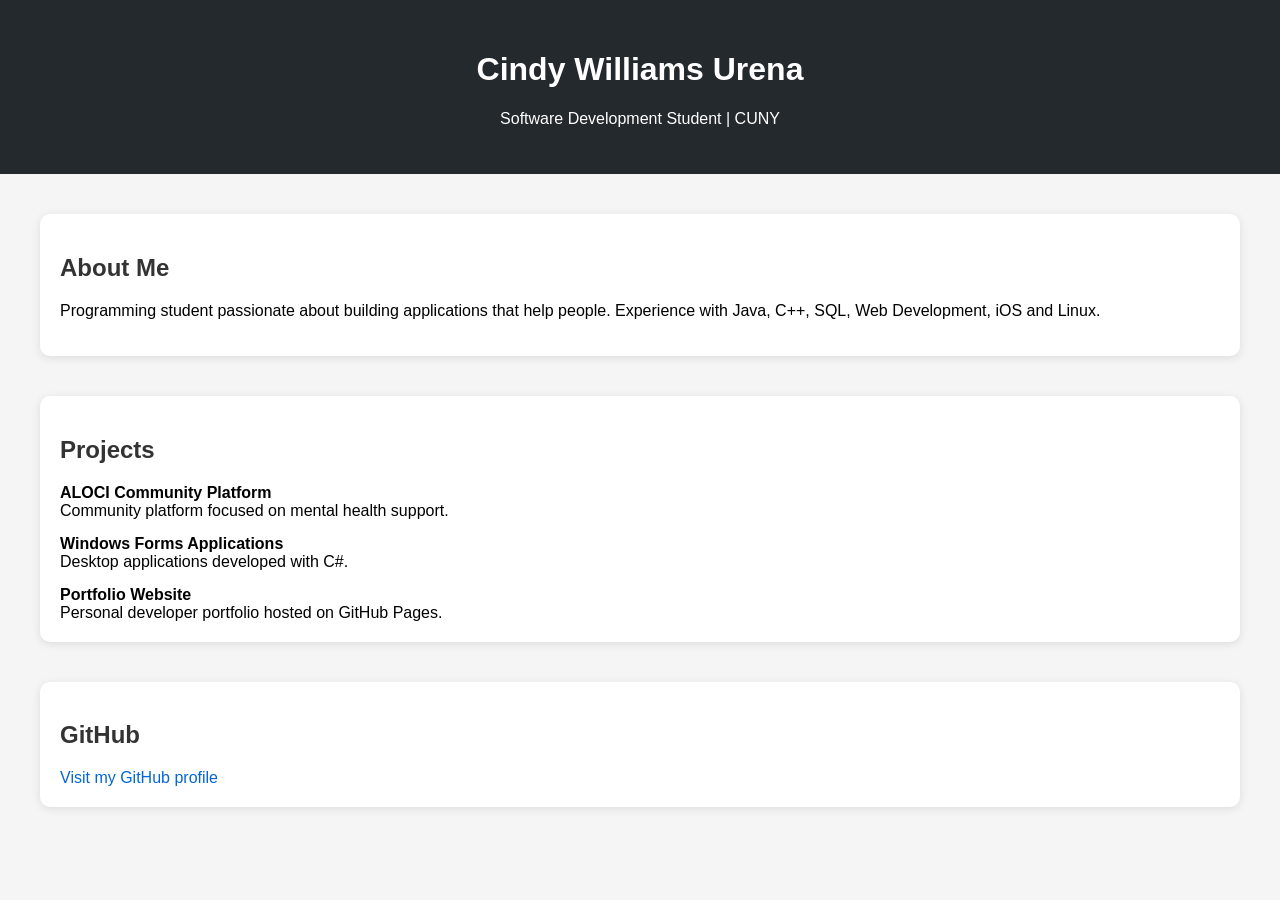
==== index.html @ de5e2b1c "Create index.html" ====
<!DOCTYPE html>
<html>
<head>
<title>Cindy Williams Urena - Portfolio</title>
<style>
body {
font-family: Arial;
margin:0;
background:#f5f5f5;
}

header{
background:#24292e;
color:white;
padding:30px;
text-align:center;
}

section{
margin:40px;
background:white;
padding:20px;
border-radius:10px;
box-shadow:0px 2px 10px rgba(0,0,0,0.1);
}

h2{
color:#333;
}

.project{
margin-top:15px;
}

a{
color:#0366d6;
text-decoration:none;
}
</style>
</head>

<body>

<header>
<h1>Cindy Williams Urena</h1>
<p>Software Development Student | CUNY</p>
</header>

<section>
<h2>About Me</h2>
<p>
Programming student passionate about building applications that help people.
Experience with Java, C++, SQL, Web Development, iOS and Linux.
</p>
</section>

<section>
<h2>Projects</h2>

<div class="project">
<b>ALOCI Community Platform</b><br>
Community platform focused on mental health support.
</div>

<div class="project">
<b>Windows Forms Applications</b><br>
Desktop applications developed with C#.
</div>

<div class="project">
<b>Portfolio Website</b><br>
Personal developer portfolio hosted on GitHub Pages.
</div>

</section>

<section>
<h2>GitHub</h2>
<a href="https://github.com/cindymwu29-prog">
Visit my GitHub profile
</a>
</section>

</body>
</html>
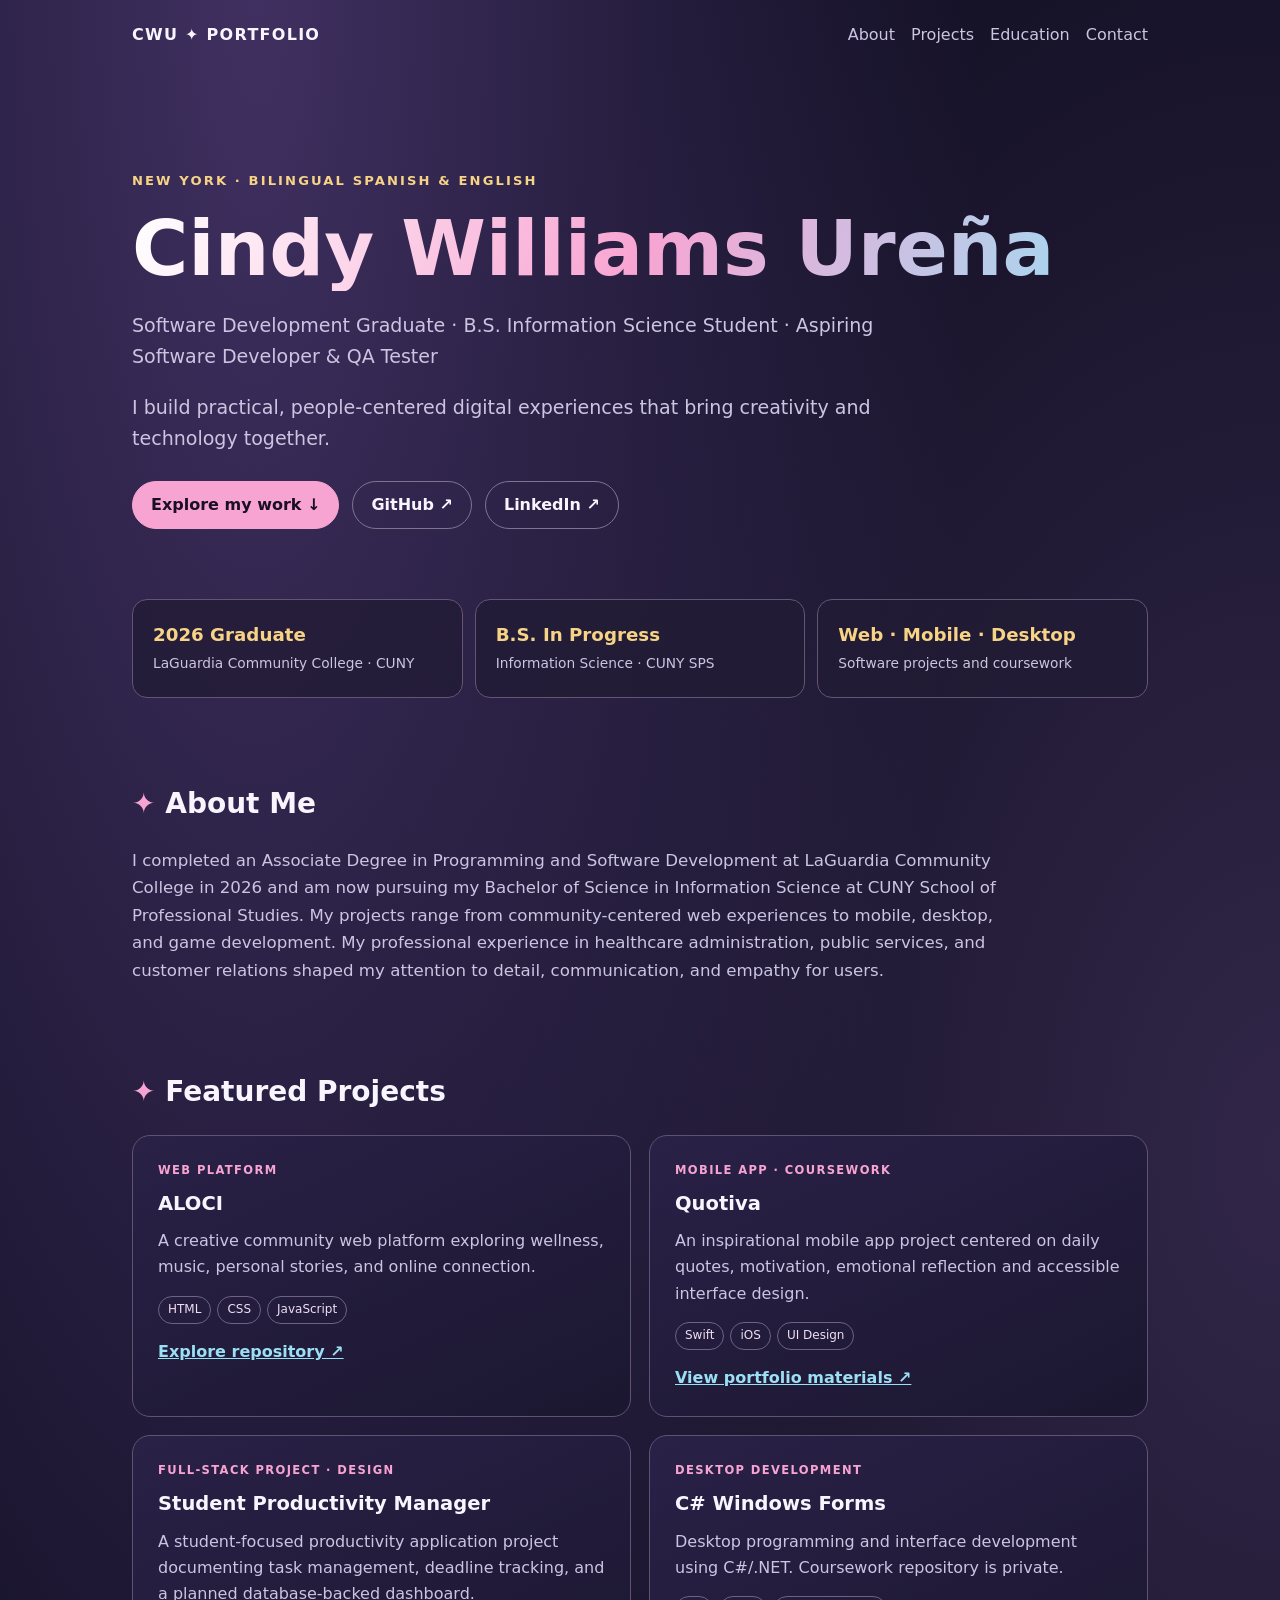
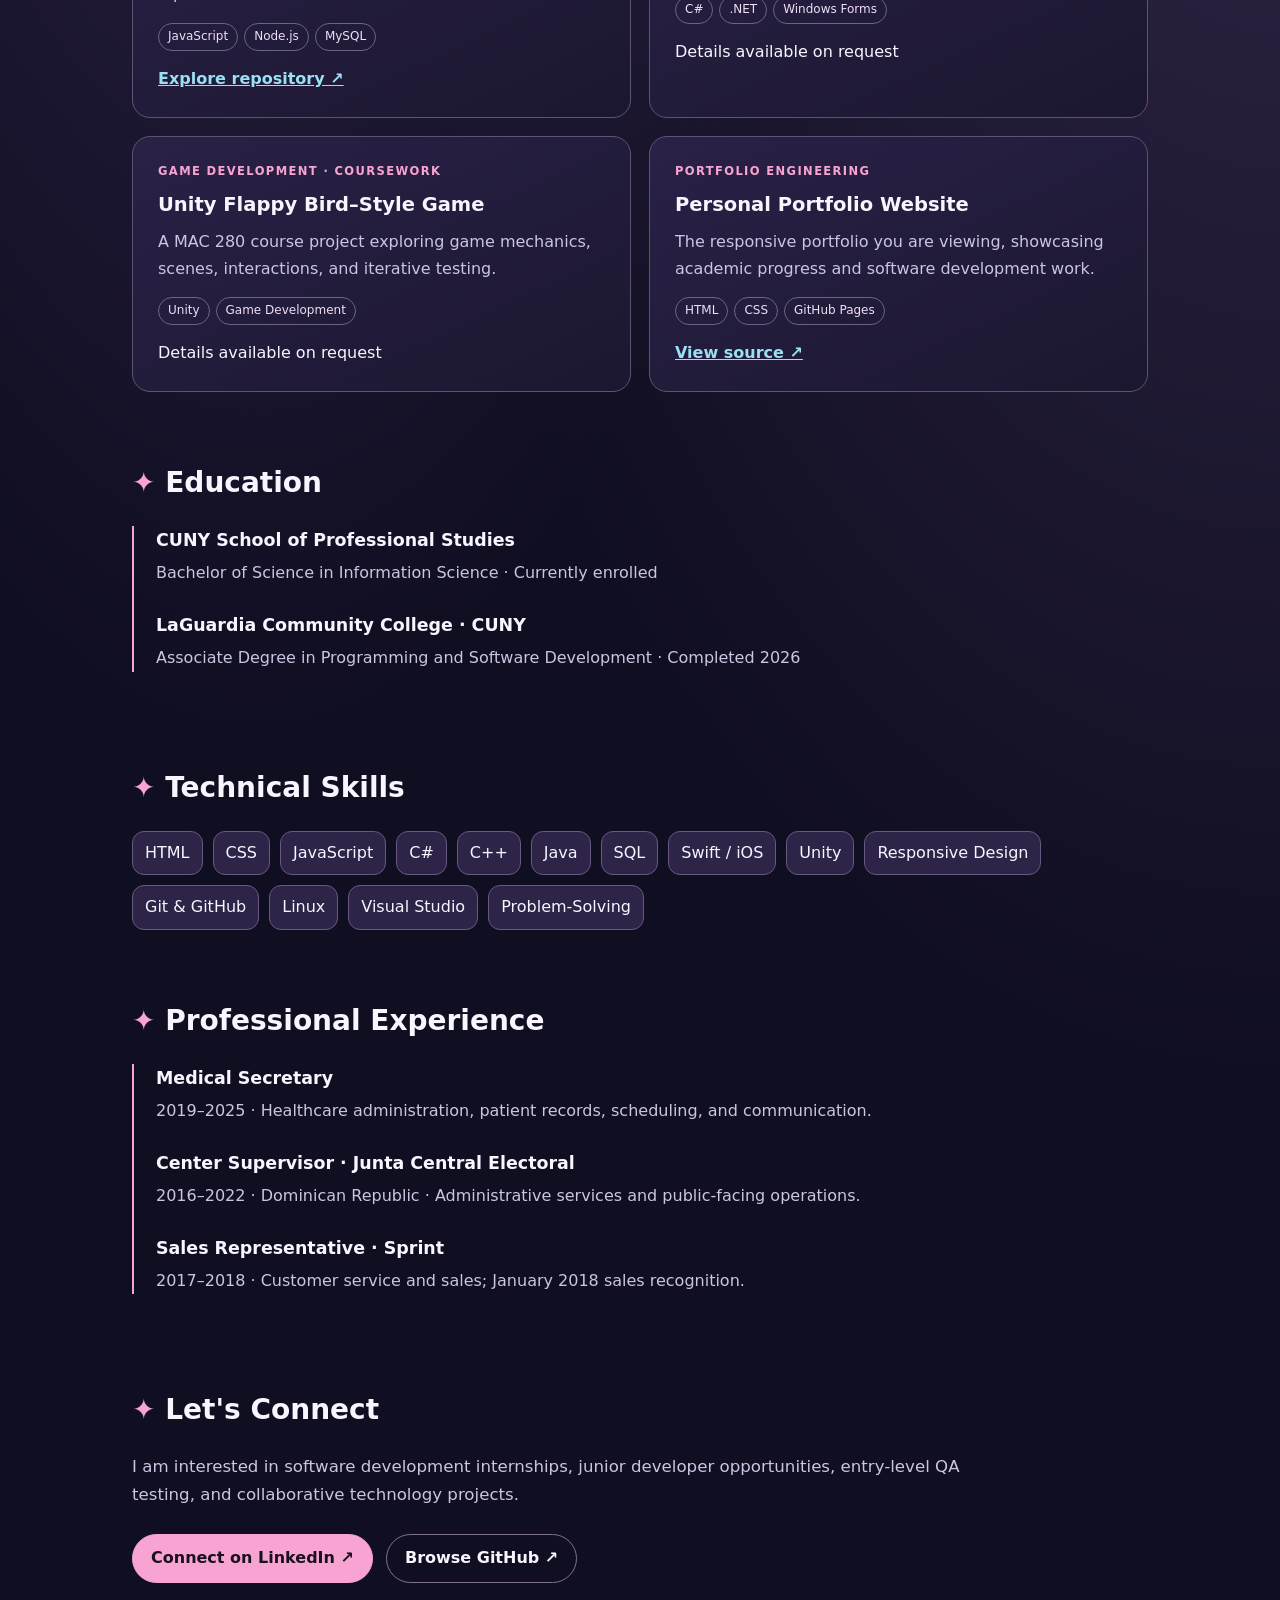
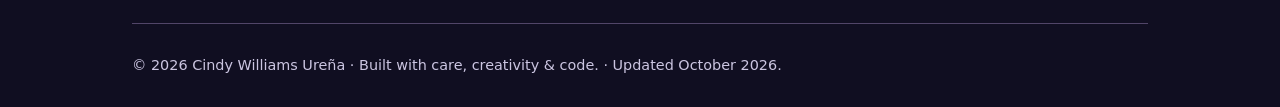
==== commit 8cb1b66b: "Publish updated 2026 developer portfolio for LinkedIn" ====
--- a/index.html
+++ b/index.html
@@ -1,85 +1,33 @@
-<!DOCTYPE html>
-<html>
+<!doctype html>
+<html lang="en">
 <head>
-<title>Cindy Williams Urena - Portfolio</title>
+<meta charset="utf-8"><meta name="viewport" content="width=device-width,initial-scale=1">
+<meta name="description" content="Cindy Williams Ureña — CUNY software development graduate, Information Science bachelor's student and aspiring developer. Projects, education and experience.">
+<title>Cindy Williams Ureña | Developer Portfolio</title>
 <style>
-body {
-font-family: Arial;
-margin:0;
-background:#f5f5f5;
-}
-
-header{
-background:#24292e;
-color:white;
-padding:30px;
-text-align:center;
-}
-
-section{
-margin:40px;
-background:white;
-padding:20px;
-border-radius:10px;
-box-shadow:0px 2px 10px rgba(0,0,0,0.1);
-}
-
-h2{
-color:#333;
-}
-
-.project{
-margin-top:15px;
-}
-
-a{
-color:#0366d6;
-text-decoration:none;
-}
+:root{color-scheme:dark;--bg:#100e21;--card:#201b38;--text:#f9f5ff;--muted:#cbc5e1;--pink:#f8a4d2;--gold:#f7d386;--blue:#9adff4}
+*{box-sizing:border-box}html{scroll-behavior:smooth}body{margin:0;background:radial-gradient(ellipse at 20% 0%,#403061 0%,transparent 50%),radial-gradient(ellipse at 100% 35%,#312648 0%,transparent 50%),var(--bg);font:16px/1.65 system-ui,-apple-system,Segoe UI,sans-serif;color:var(--text)}.wrap{max-width:1060px;margin:auto;padding:0 22px}.nav{display:flex;justify-content:space-between;align-items:center;gap:16px;padding:22px 0}.logo{font-weight:800;letter-spacing:.08em}.nav a{color:var(--muted);text-decoration:none;margin-left:16px}.nav a:hover,a:hover{color:white}.hero{padding:100px 0 70px}.eyebrow{color:var(--gold);font-size:.82rem;letter-spacing:.16em;text-transform:uppercase;font-weight:700}.hero h1{font-size:clamp(2.5rem,6vw,5.25rem);line-height:1.08;margin:16px 0;background:linear-gradient(110deg,#fff,var(--pink),var(--blue));color:transparent;background-clip:text}.lead{max-width:770px;color:var(--muted);font-size:1.19rem}.actions{display:flex;flex-wrap:wrap;gap:13px;margin-top:26px}.btn{display:inline-flex;border:1px solid var(--pink);border-radius:999px;padding:10px 18px;color:#1a1024;background:var(--pink);font-weight:700;text-decoration:none}.btn.secondary{background:transparent;color:var(--text);border-color:#807390}.statbar{display:grid;grid-template-columns:repeat(3,1fr);gap:12px;margin-bottom:55px}.stat{border:1px solid #645672;background:#211b35c9;border-radius:15px;padding:20px}.stat strong{display:block;color:var(--gold);font-size:1.14rem}.stat span{color:var(--muted);font-size:.86rem}section{padding:28px 0 40px}h2{font-size:1.75rem;margin:0 0 20px}h2::before{content:"✦ ";color:var(--pink)}.about{font-size:1.04rem;max-width:880px;color:var(--muted)}.cards{display:grid;grid-template-columns:repeat(2,minmax(0,1fr));gap:18px}.card{background:linear-gradient(155deg,#2a2147,#1b1730);border:1px solid #615274;border-radius:18px;padding:25px}.card h3{margin:8px 0;font-size:1.22rem}.card p{color:var(--muted);margin:0 0 14px}.type{font-size:.72rem;font-weight:800;color:var(--pink);letter-spacing:.12em;text-transform:uppercase}.tags{display:flex;gap:6px;flex-wrap:wrap;margin:15px 0}.tags span{border:1px solid #6e6383;border-radius:999px;padding:3px 9px;font-size:.75rem;color:#f0dff4}.card a{color:var(--blue);font-weight:600}.timeline{border-left:2px solid var(--pink);padding-left:22px}.entry{margin:0 0 25px}.entry strong{font-size:1.09rem}.entry p{color:var(--muted);margin:5px 0}.skills{display:flex;flex-wrap:wrap;gap:10px}.skills span{background:#2d2447;border:1px solid #685981;padding:8px 12px;border-radius:12px}footer{border-top:1px solid #514568;padding:30px 0;color:var(--muted);font-size:.9rem}a:focus-visible{outline:3px solid var(--gold);outline-offset:3px}@media(max-width:680px){.nav{flex-direction:column;align-items:flex-start}.nav a{margin:0 16px 0 0}.hero{padding:55px 0}.statbar,.cards{grid-template-columns:1fr}}
 </style>
 </head>
-
 <body>
-
-<header>
-<h1>Cindy Williams Urena</h1>
-<p>Software Development Student | CUNY</p>
-</header>
-
-<section>
-<h2>About Me</h2>
-<p>
-Programming student passionate about building applications that help people.
-Experience with Java, C++, SQL, Web Development, iOS and Linux.
-</p>
-</section>
-
-<section>
-<h2>Projects</h2>
-
-<div class="project">
-<b>ALOCI Community Platform</b><br>
-Community platform focused on mental health support.
-</div>
-
-<div class="project">
-<b>Windows Forms Applications</b><br>
-Desktop applications developed with C#.
-</div>
-
-<div class="project">
-<b>Portfolio Website</b><br>
-Personal developer portfolio hosted on GitHub Pages.
-</div>
-
-</section>
-
-<section>
-<h2>GitHub</h2>
-<a href="https://github.com/cindymwu29-prog">
-Visit my GitHub profile
-</a>
-</section>
-
-</body>
-</html>
+<div class="wrap">
+<nav class="nav" aria-label="Main navigation"><div class="logo">CWU ✦ PORTFOLIO</div><div><a href="#about">About</a><a href="#projects">Projects</a><a href="#education">Education</a><a href="#contact">Contact</a></div></nav>
+<main>
+<header class="hero"><div class="eyebrow">New York · Bilingual Spanish & English</div><h1>Cindy Williams Ureña</h1><p class="lead">Software Development Graduate · B.S. Information Science Student · Aspiring Software Developer & QA Tester</p><p class="lead">I build practical, people-centered digital experiences that bring creativity and technology together.</p><div class="actions"><a class="btn" href="#projects">Explore my work ↓</a><a class="btn secondary" href="https://github.com/cindymwu29-prog" target="_blank" rel="noopener noreferrer">GitHub ↗</a><a class="btn secondary" href="https://www.linkedin.com/in/cindy-williams-ure%C3%B1a-125b55191" target="_blank" rel="noopener noreferrer">LinkedIn ↗</a></div></header>
+<div class="statbar"><div class="stat"><strong>2026 Graduate</strong><span>LaGuardia Community College · CUNY</span></div><div class="stat"><strong>B.S. In Progress</strong><span>Information Science · CUNY SPS</span></div><div class="stat"><strong>Web · Mobile · Desktop</strong><span>Software projects and coursework</span></div></div>
+<section id="about"><h2>About Me</h2><p class="about">I completed an Associate Degree in Programming and Software Development at LaGuardia Community College in 2026 and am now pursuing my Bachelor of Science in Information Science at CUNY School of Professional Studies. My projects range from community-centered web experiences to mobile, desktop, and game development. My professional experience in healthcare administration, public services, and customer relations shaped my attention to detail, communication, and empathy for users.</p></section>
+<section id="projects"><h2>Featured Projects</h2><div class="cards">
+<article class="card"><div class="type">Web Platform</div><h3>ALOCI</h3><p>A creative community web platform exploring wellness, music, personal stories, and online connection.</p><div class="tags"><span>HTML</span><span>CSS</span><span>JavaScript</span></div><a href="https://github.com/cindymwu29-prog/ALOCI" target="_blank" rel="noopener noreferrer">Explore repository ↗</a></article>
+<article class="card"><div class="type">Mobile App · Coursework</div><h3>Quotiva</h3><p>An inspirational mobile app project centered on daily quotes, motivation, emotional reflection and accessible interface design.</p><div class="tags"><span>Swift</span><span>iOS</span><span>UI Design</span></div><a href="https://github.com/cindymwu29-prog/portfolio" target="_blank" rel="noopener noreferrer">View portfolio materials ↗</a></article>
+<article class="card"><div class="type">Full-Stack Project · Design</div><h3>Student Productivity Manager</h3><p>A student-focused productivity application project documenting task management, deadline tracking, and a planned database-backed dashboard.</p><div class="tags"><span>JavaScript</span><span>Node.js</span><span>MySQL</span></div><a href="https://github.com/cindymwu29-prog/student-productivity-manager" target="_blank" rel="noopener noreferrer">Explore repository ↗</a></article>
+<article class="card"><div class="type">Desktop Development</div><h3>C# Windows Forms</h3><p>Desktop programming and interface development using C#/.NET. Coursework repository is private.</p><div class="tags"><span>C#</span><span>.NET</span><span>Windows Forms</span></div><span>Details available on request</span></article>
+<article class="card"><div class="type">Game Development · Coursework</div><h3>Unity Flappy Bird–Style Game</h3><p>A MAC 280 course project exploring game mechanics, scenes, interactions, and iterative testing.</p><div class="tags"><span>Unity</span><span>Game Development</span></div><span>Details available on request</span></article>
+<article class="card"><div class="type">Portfolio Engineering</div><h3>Personal Portfolio Website</h3><p>The responsive portfolio you are viewing, showcasing academic progress and software development work.</p><div class="tags"><span>HTML</span><span>CSS</span><span>GitHub Pages</span></div><a href="https://github.com/cindymwu29-prog/cindymwu29-prog.github.io" target="_blank" rel="noopener noreferrer">View source ↗</a></article>
+</div></section>
+<section id="education"><h2>Education</h2><div class="timeline"><div class="entry"><strong>CUNY School of Professional Studies</strong><p>Bachelor of Science in Information Science · Currently enrolled</p></div><div class="entry"><strong>LaGuardia Community College · CUNY</strong><p>Associate Degree in Programming and Software Development · Completed 2026</p></div></div></section>
+<section><h2>Technical Skills</h2><div class="skills"><span>HTML</span><span>CSS</span><span>JavaScript</span><span>C#</span><span>C++</span><span>Java</span><span>SQL</span><span>Swift / iOS</span><span>Unity</span><span>Responsive Design</span><span>Git & GitHub</span><span>Linux</span><span>Visual Studio</span><span>Problem-Solving</span></div></section>
+<section><h2>Professional Experience</h2><div class="timeline"><div class="entry"><strong>Medical Secretary</strong><p>2019–2025 · Healthcare administration, patient records, scheduling, and communication.</p></div><div class="entry"><strong>Center Supervisor · Junta Central Electoral</strong><p>2016–2022 · Dominican Republic · Administrative services and public-facing operations.</p></div><div class="entry"><strong>Sales Representative · Sprint</strong><p>2017–2018 · Customer service and sales; January 2018 sales recognition.</p></div></div></section>
+<section id="contact"><h2>Let's Connect</h2><p class="about">I am interested in software development internships, junior developer opportunities, entry-level QA testing, and collaborative technology projects.</p><div class="actions"><a class="btn" href="https://www.linkedin.com/in/cindy-williams-ure%C3%B1a-125b55191" target="_blank" rel="noopener noreferrer">Connect on LinkedIn ↗</a><a class="btn secondary" href="https://github.com/cindymwu29-prog" target="_blank" rel="noopener noreferrer">Browse GitHub ↗</a></div></section>
+</main><footer>© <span id="year">2026</span> Cindy Williams Ureña · Built with care, creativity & code. · Updated October 2026.</footer>
+</div><script>document.getElementById('year').textContent=new Date().getFullYear()</script>
+</body></html>
